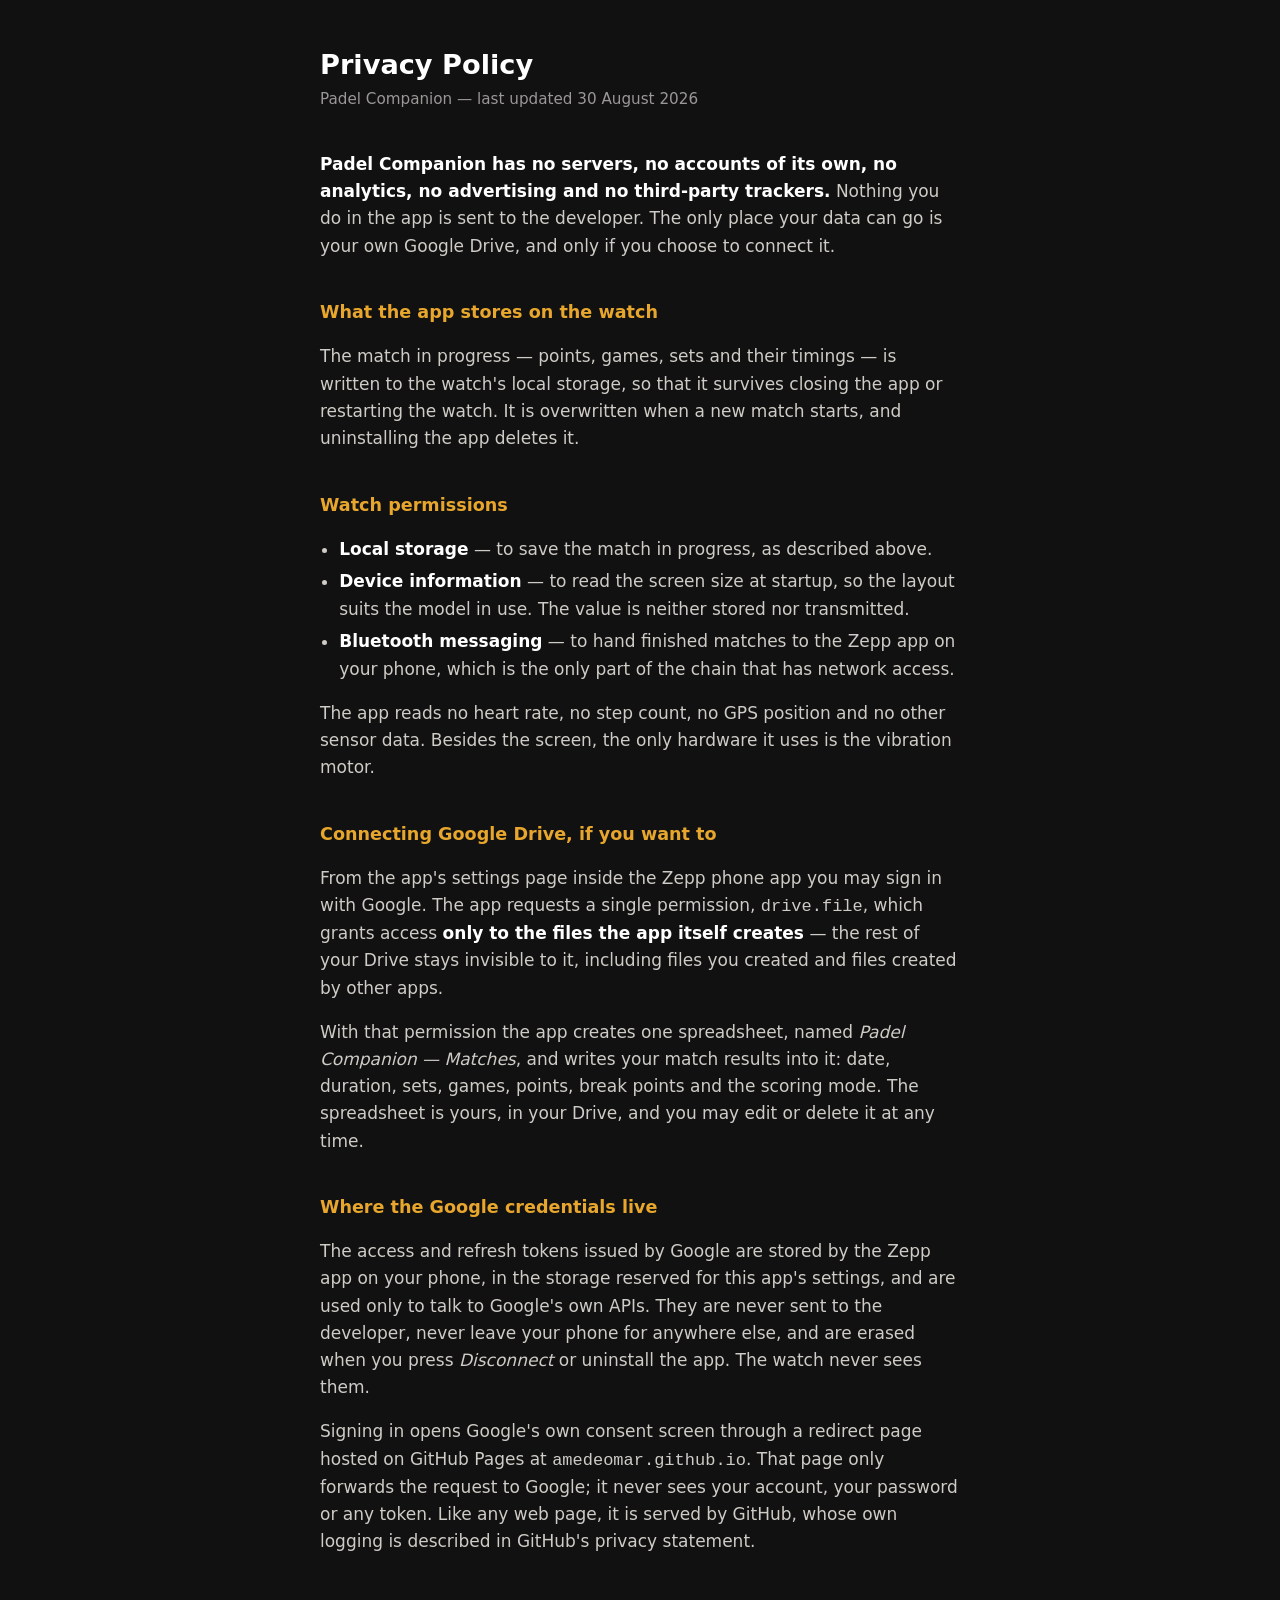
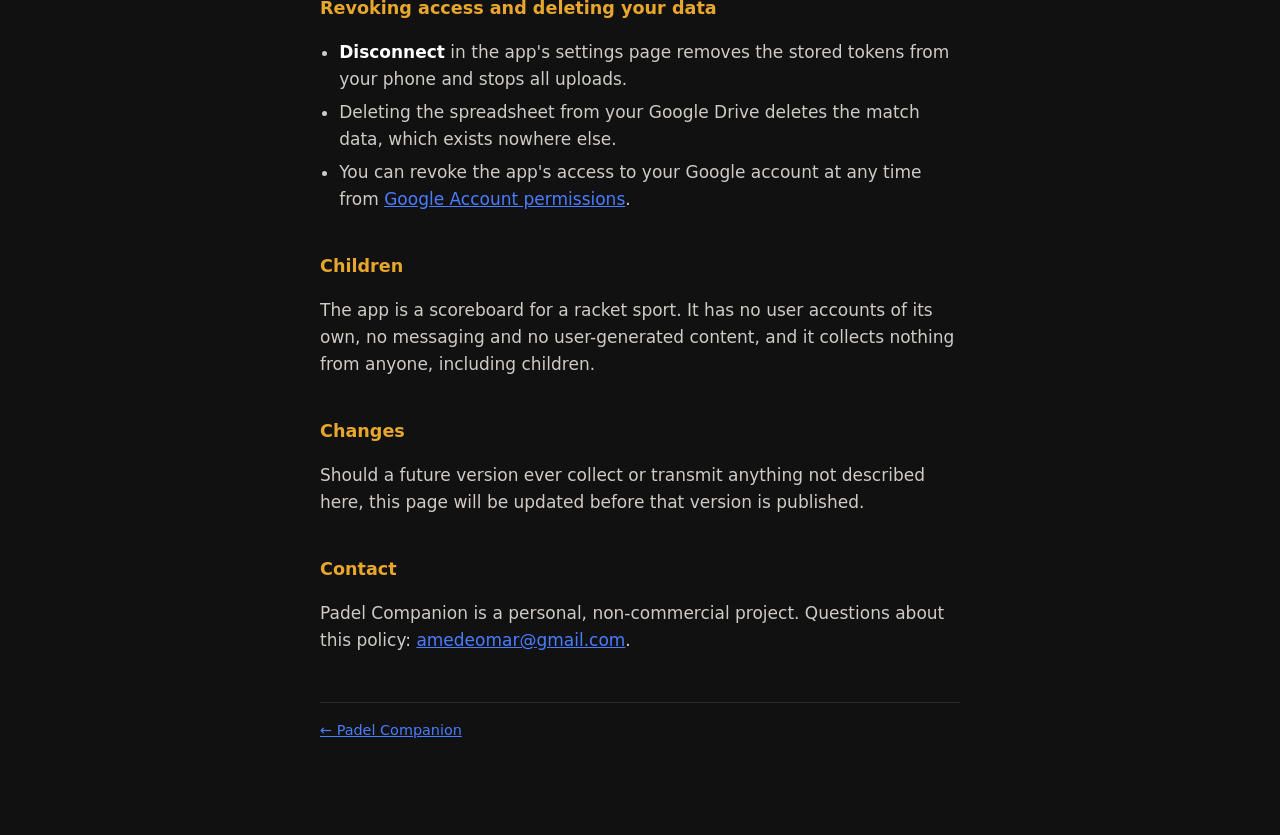
==== padel/privacy.html @ b84202a5 "La home e l'informativa che Google chiede prima di pubblicare Per far uscire la schermata di consens" ====
<!doctype html>
<html lang="en">
<head>
<meta charset="utf-8">
<meta name="viewport" content="width=device-width, initial-scale=1">
<title>Padel Companion — Privacy Policy</title>
<link rel="stylesheet" href="style.css">
</head>
<body>
<main>

<h1>Privacy Policy</h1>
<p class="occhiello">Padel Companion — last updated 30 August 2026</p>

<p><strong>Padel Companion has no servers, no accounts of its own, no analytics, no
advertising and no third-party trackers.</strong> Nothing you do in the app is sent to
the developer. The only place your data can go is your own Google Drive, and only if
you choose to connect it.</p>

<h2>What the app stores on the watch</h2>

<p>The match in progress — points, games, sets and their timings — is written to the
watch's local storage, so that it survives closing the app or restarting the watch. It
is overwritten when a new match starts, and uninstalling the app deletes it.</p>

<h2>Watch permissions</h2>

<ul>
<li><strong>Local storage</strong> — to save the match in progress, as described above.</li>
<li><strong>Device information</strong> — to read the screen size at startup, so the
layout suits the model in use. The value is neither stored nor transmitted.</li>
<li><strong>Bluetooth messaging</strong> — to hand finished matches to the Zepp app on
your phone, which is the only part of the chain that has network access.</li>
</ul>

<p>The app reads no heart rate, no step count, no GPS position and no other sensor
data. Besides the screen, the only hardware it uses is the vibration motor.</p>

<h2>Connecting Google Drive, if you want to</h2>

<p>From the app's settings page inside the Zepp phone app you may sign in with Google.
The app requests a single permission, <code>drive.file</code>, which grants access
<strong>only to the files the app itself creates</strong> — the rest of your Drive stays
invisible to it, including files you created and files created by other apps.</p>

<p>With that permission the app creates one spreadsheet, named
<em>Padel Companion — Matches</em>, and writes your match results into it: date,
duration, sets, games, points, break points and the scoring mode. The spreadsheet is
yours, in your Drive, and you may edit or delete it at any time.</p>

<h2>Where the Google credentials live</h2>

<p>The access and refresh tokens issued by Google are stored by the Zepp app on your
phone, in the storage reserved for this app's settings, and are used only to talk to
Google's own APIs. They are never sent to the developer, never leave your phone for
anywhere else, and are erased when you press <em>Disconnect</em> or uninstall the app.
The watch never sees them.</p>

<p>Signing in opens Google's own consent screen through a redirect page hosted on
GitHub Pages at <code>amedeomar.github.io</code>. That page only forwards the request to
Google; it never sees your account, your password or any token. Like any web page, it is
served by GitHub, whose own logging is described in GitHub's privacy statement.</p>

<h2>Revoking access and deleting your data</h2>

<ul>
<li><strong>Disconnect</strong> in the app's settings page removes the stored tokens
from your phone and stops all uploads.</li>
<li>Deleting the spreadsheet from your Google Drive deletes the match data, which exists
nowhere else.</li>
<li>You can revoke the app's access to your Google account at any time from
<a href="https://myaccount.google.com/permissions">Google Account permissions</a>.</li>
</ul>

<h2>Children</h2>

<p>The app is a scoreboard for a racket sport. It has no user accounts of its own, no
messaging and no user-generated content, and it collects nothing from anyone, including
children.</p>

<h2>Changes</h2>

<p>Should a future version ever collect or transmit anything not described here, this
page will be updated before that version is published.</p>

<h2>Contact</h2>

<p>Padel Companion is a personal, non-commercial project. Questions about this policy:
<a href="mailto:amedeomar@gmail.com">amedeomar@gmail.com</a>.</p>

<p class="nota"><a href="index.html">← Padel Companion</a></p>

</main>
</body>
</html>
---- padel/style.css ----
/*
 * Foglio comune alle pagine pubbliche di Padel Companion.
 * Vive su GitHub Pages accanto a index.html, privacy.html e auth.html; il sorgente
 * versionato sta qui in docs/, e le due copie vanno tenute allineate a mano.
 * Colori presi dall'app: fondo #111, ocra #e8a72c, blu #4a7dff.
 */
:root { color-scheme: dark; }
body {
  font: 17px/1.6 system-ui, -apple-system, "Segoe UI", sans-serif;
  margin: 0; background: #111; color: #e8e6e3;
}
main { max-width: 40rem; margin: 0 auto; padding: 3rem 1.5rem 5rem 1.5rem; }
h1 { font-size: 1.7rem; line-height: 1.25; margin: 0 0 .3rem 0; color: #fff; }
h2 { font-size: 1.1rem; margin: 2.4rem 0 .6rem 0; color: #e8a72c; }
p, li { color: #cfcbc6; }
a { color: #4a7dff; }
.occhiello { color: #9b9797; font-size: .95rem; margin: 0 0 2.5rem 0; }
.nota { color: #9b9797; font-size: .9rem; margin-top: 3rem;
        border-top: 1px solid #2a2a2a; padding-top: 1rem; }
ul { padding-left: 1.2rem; }
li { margin: .35rem 0; }
strong { color: #fff; }
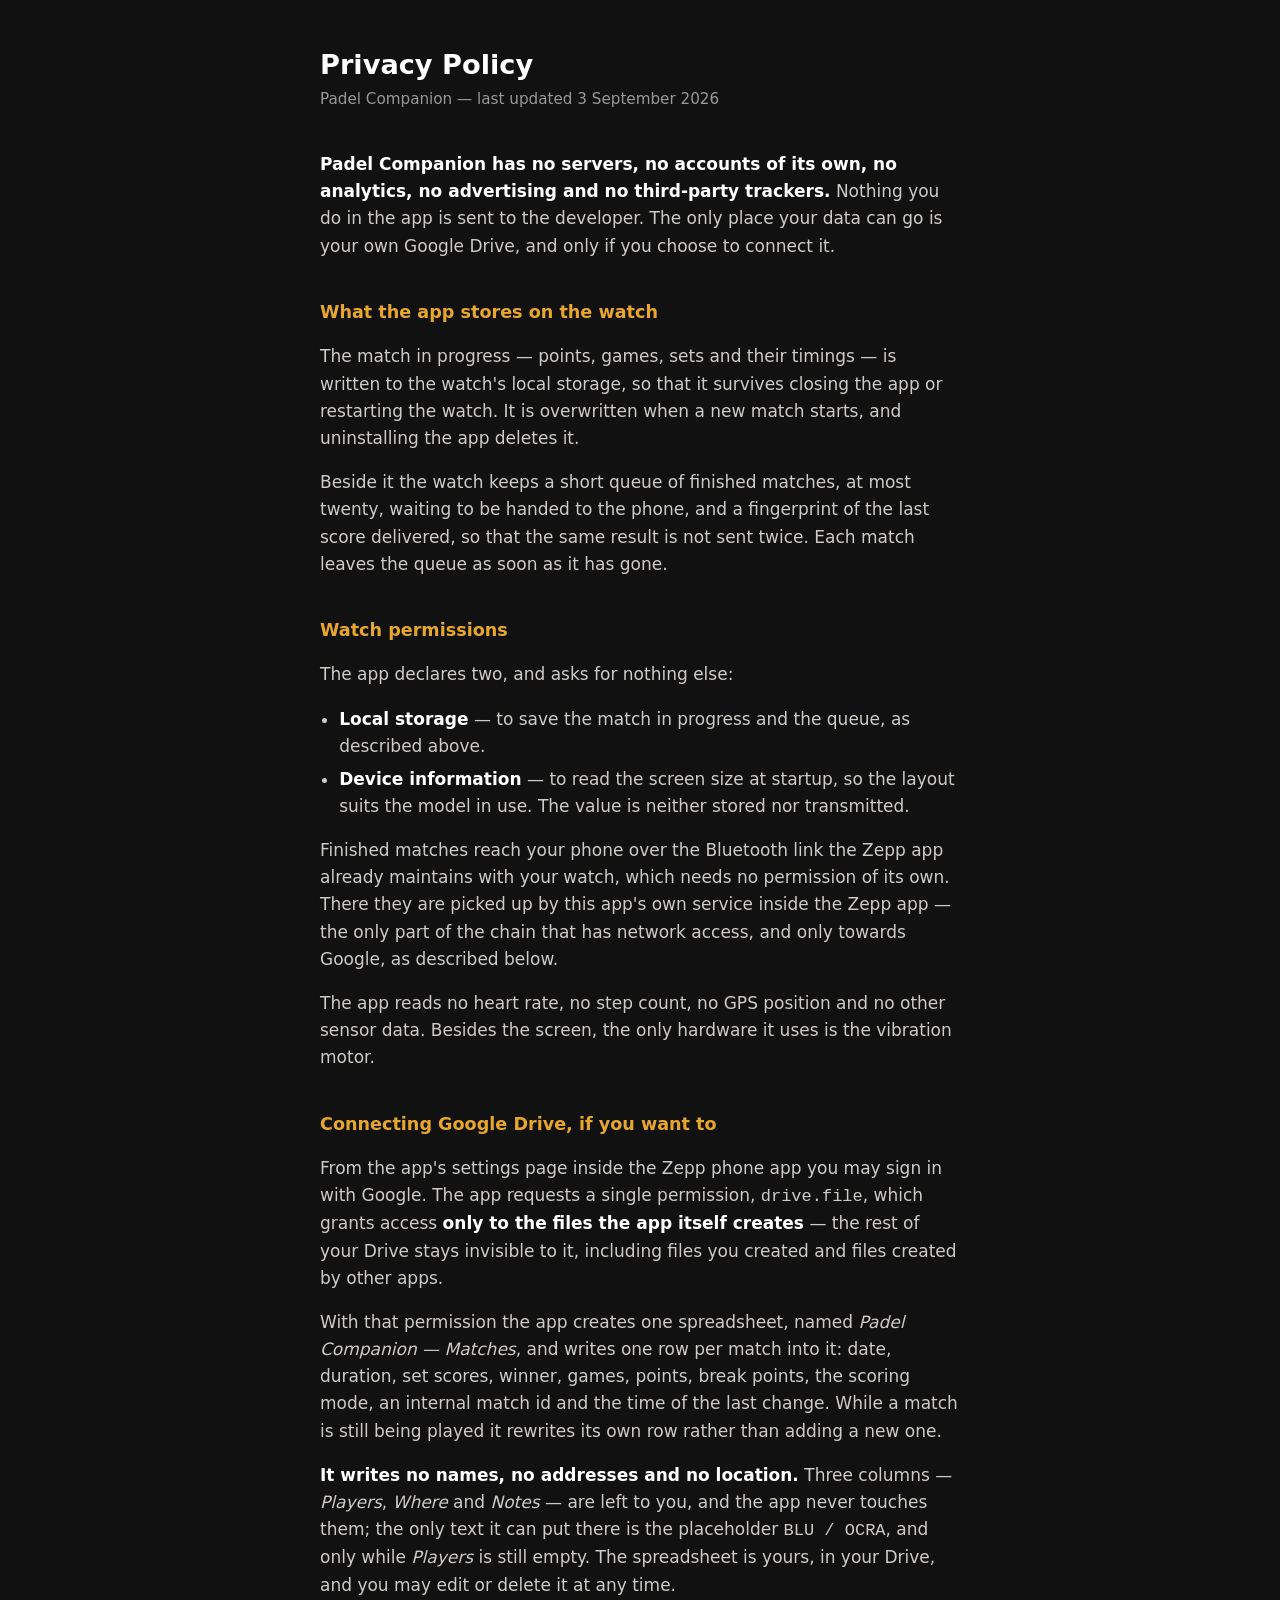
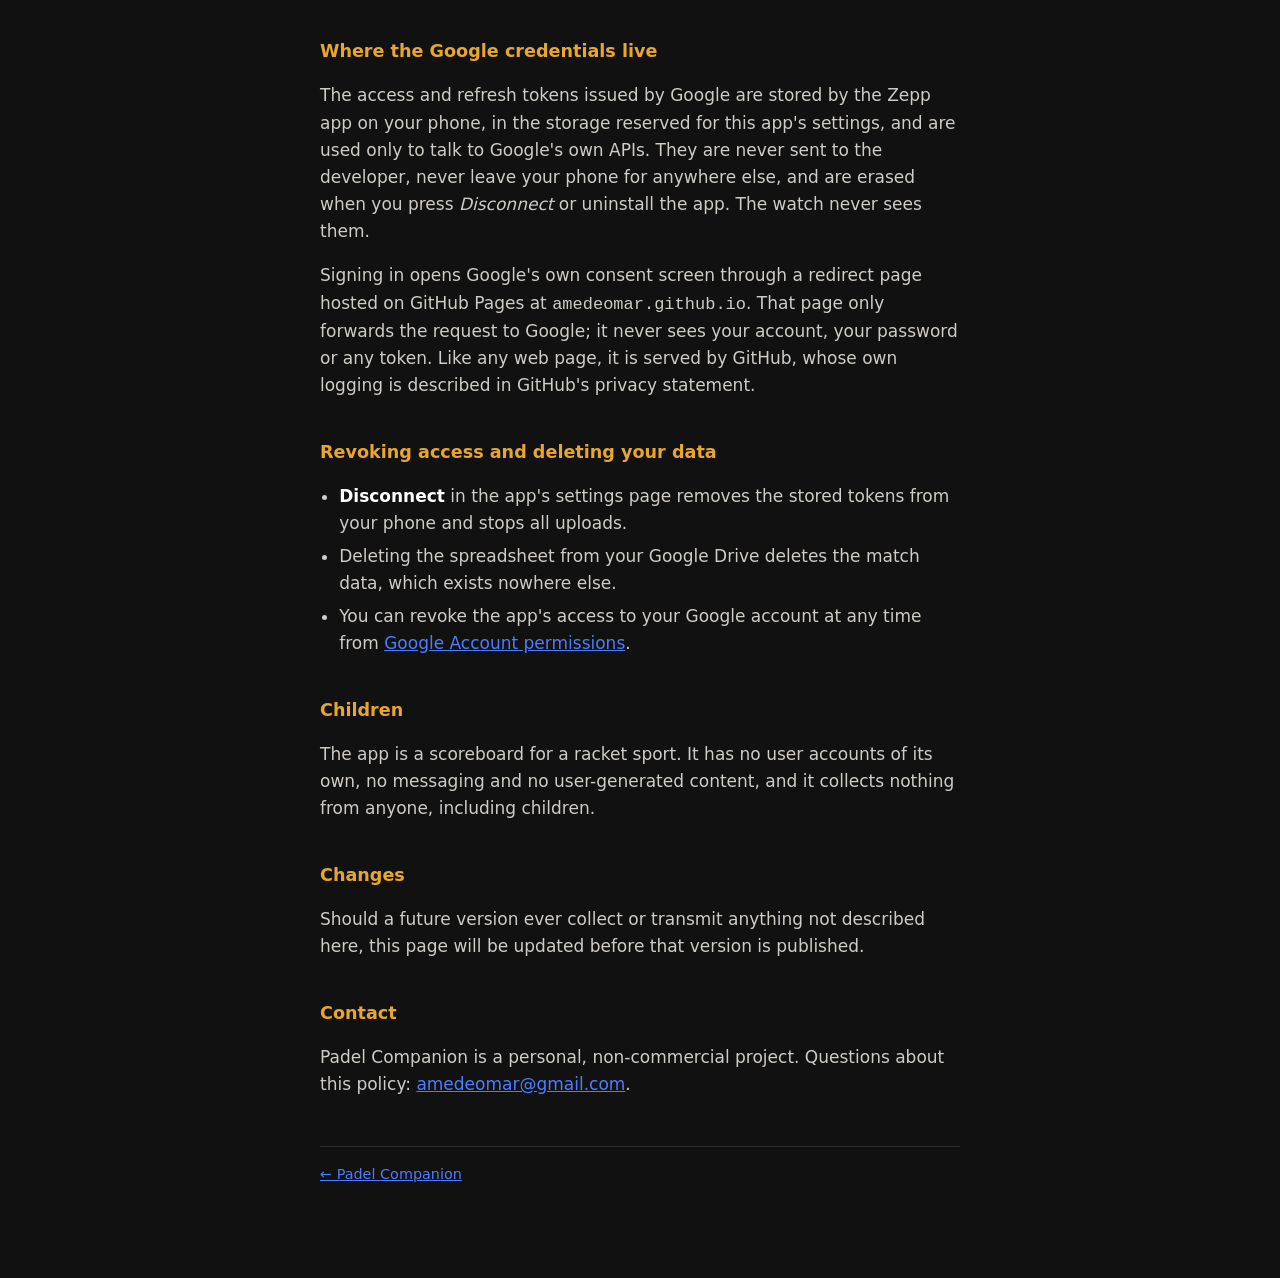
==== commit ca15b080: "L'informativa elenca i permessi che l'app dichiara davvero Fra i permessi dell'orologio compariva "B" ====
--- a/padel/privacy.html
+++ b/padel/privacy.html
@@ -10,7 +10,7 @@
 <main>
 
 <h1>Privacy Policy</h1>
-<p class="occhiello">Padel Companion — last updated 30 August 2026</p>
+<p class="occhiello">Padel Companion — last updated 3 September 2026</p>
 
 <p><strong>Padel Companion has no servers, no accounts of its own, no analytics, no
 advertising and no third-party trackers.</strong> Nothing you do in the app is sent to
@@ -23,15 +23,25 @@
 watch's local storage, so that it survives closing the app or restarting the watch. It
 is overwritten when a new match starts, and uninstalling the app deletes it.</p>
 
+<p>Beside it the watch keeps a short queue of finished matches, at most twenty, waiting
+to be handed to the phone, and a fingerprint of the last score delivered, so that the
+same result is not sent twice. Each match leaves the queue as soon as it has gone.</p>
+
 <h2>Watch permissions</h2>
 
+<p>The app declares two, and asks for nothing else:</p>
+
 <ul>
-<li><strong>Local storage</strong> — to save the match in progress, as described above.</li>
+<li><strong>Local storage</strong> — to save the match in progress and the queue, as
+described above.</li>
 <li><strong>Device information</strong> — to read the screen size at startup, so the
 layout suits the model in use. The value is neither stored nor transmitted.</li>
-<li><strong>Bluetooth messaging</strong> — to hand finished matches to the Zepp app on
-your phone, which is the only part of the chain that has network access.</li>
 </ul>
+
+<p>Finished matches reach your phone over the Bluetooth link the Zepp app already
+maintains with your watch, which needs no permission of its own. There they are picked up
+by this app's own service inside the Zepp app — the only part of the chain that has
+network access, and only towards Google, as described below.</p>
 
 <p>The app reads no heart rate, no step count, no GPS position and no other sensor
 data. Besides the screen, the only hardware it uses is the vibration motor.</p>
@@ -44,9 +54,16 @@
 invisible to it, including files you created and files created by other apps.</p>
 
 <p>With that permission the app creates one spreadsheet, named
-<em>Padel Companion — Matches</em>, and writes your match results into it: date,
-duration, sets, games, points, break points and the scoring mode. The spreadsheet is
-yours, in your Drive, and you may edit or delete it at any time.</p>
+<em>Padel Companion — Matches</em>, and writes one row per match into it: date, duration,
+set scores, winner, games, points, break points, the scoring mode, an internal match id
+and the time of the last change. While a match is still being played it rewrites its own
+row rather than adding a new one.</p>
+
+<p><strong>It writes no names, no addresses and no location.</strong> Three columns —
+<em>Players</em>, <em>Where</em> and <em>Notes</em> — are left to you, and the app never
+touches them; the only text it can put there is the placeholder <code>BLU / OCRA</code>,
+and only while <em>Players</em> is still empty. The spreadsheet is yours, in your Drive,
+and you may edit or delete it at any time.</p>
 
 <h2>Where the Google credentials live</h2>
 
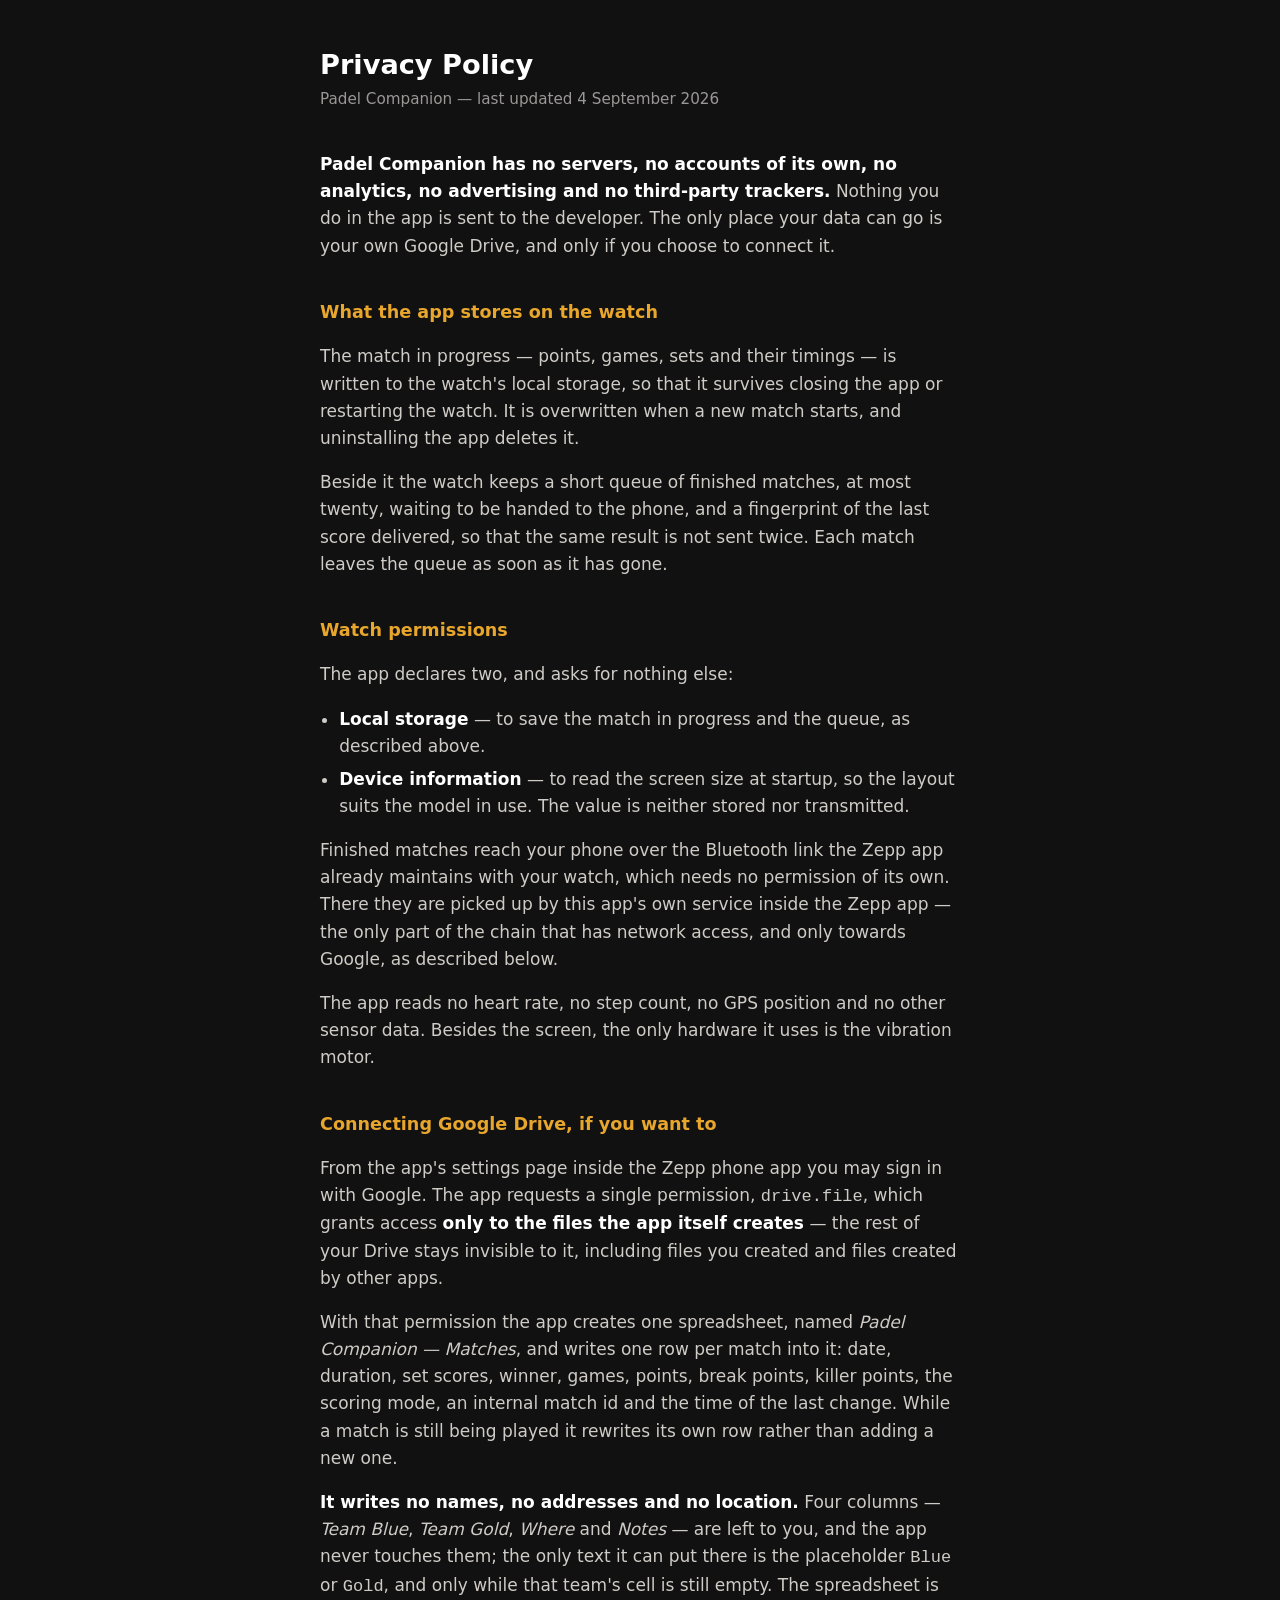
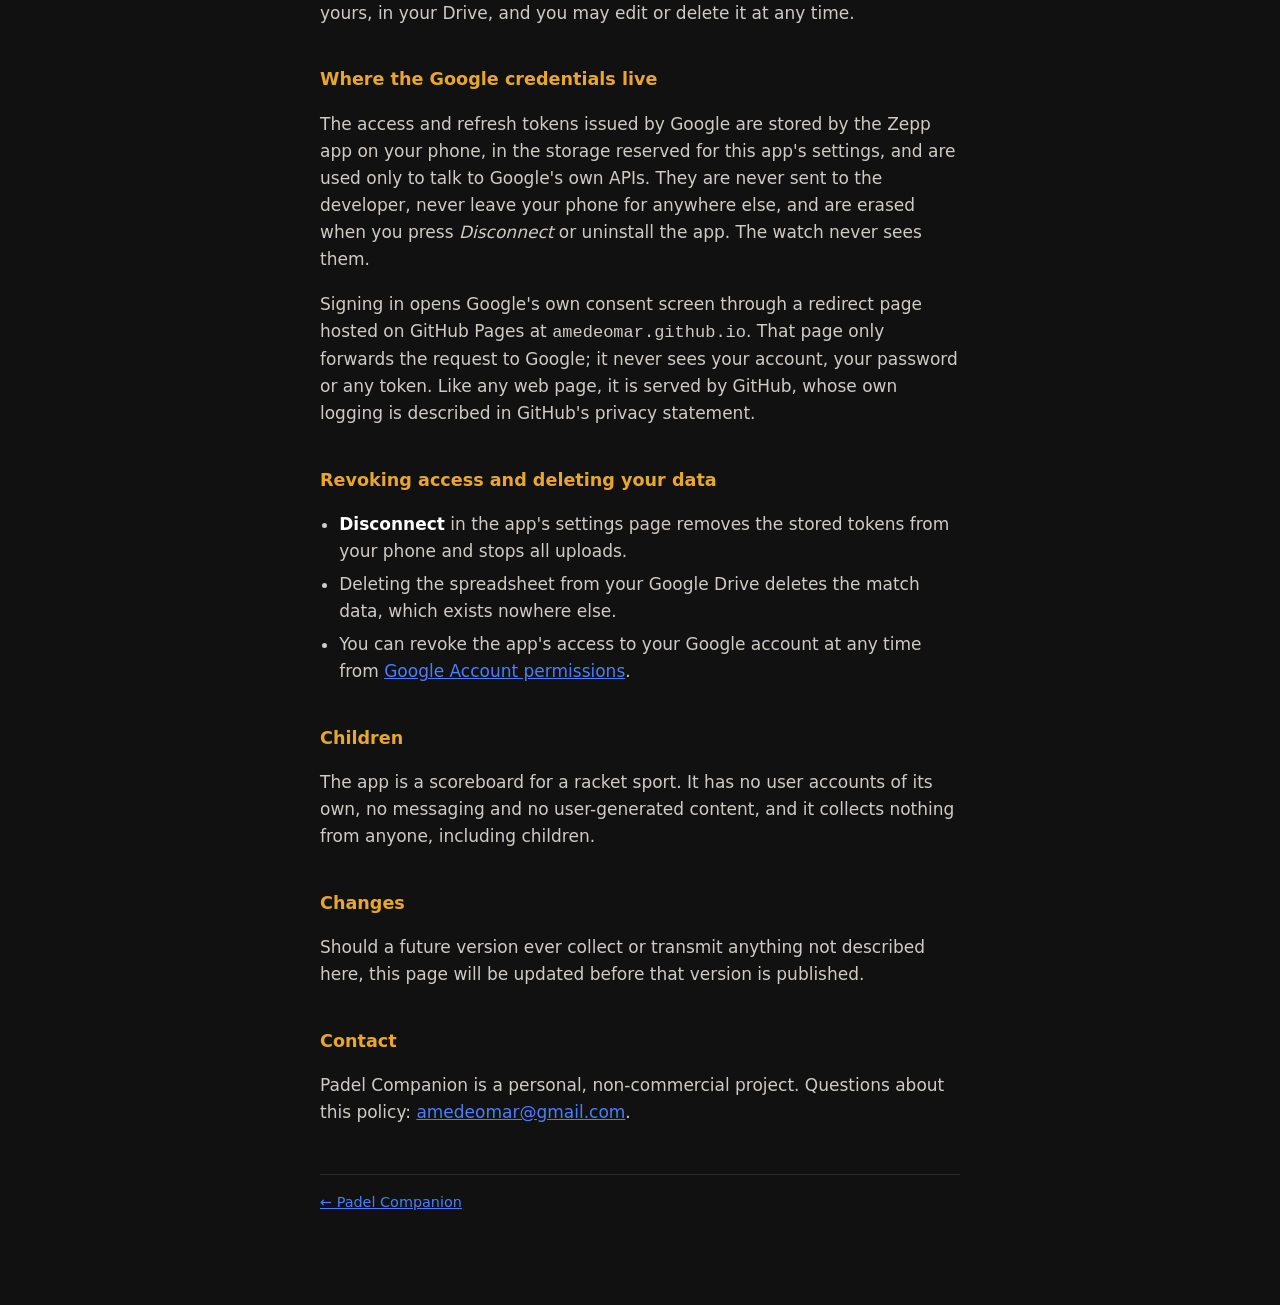
==== commit 63ace9b6: "Padel: il foglio ha due squadre e i killer point Allineamento delle tre pagine ai sorgenti in docs/ " ====
--- a/padel/privacy.html
+++ b/padel/privacy.html
@@ -10,7 +10,7 @@
 <main>
 
 <h1>Privacy Policy</h1>
-<p class="occhiello">Padel Companion — last updated 3 September 2026</p>
+<p class="occhiello">Padel Companion — last updated 4 September 2026</p>
 
 <p><strong>Padel Companion has no servers, no accounts of its own, no analytics, no
 advertising and no third-party trackers.</strong> Nothing you do in the app is sent to
@@ -55,15 +55,15 @@
 
 <p>With that permission the app creates one spreadsheet, named
 <em>Padel Companion — Matches</em>, and writes one row per match into it: date, duration,
-set scores, winner, games, points, break points, the scoring mode, an internal match id
-and the time of the last change. While a match is still being played it rewrites its own
-row rather than adding a new one.</p>
+set scores, winner, games, points, break points, killer points, the scoring mode, an
+internal match id and the time of the last change. While a match is still being played it
+rewrites its own row rather than adding a new one.</p>
 
-<p><strong>It writes no names, no addresses and no location.</strong> Three columns —
-<em>Players</em>, <em>Where</em> and <em>Notes</em> — are left to you, and the app never
-touches them; the only text it can put there is the placeholder <code>BLU / OCRA</code>,
-and only while <em>Players</em> is still empty. The spreadsheet is yours, in your Drive,
-and you may edit or delete it at any time.</p>
+<p><strong>It writes no names, no addresses and no location.</strong> Four columns —
+<em>Team Blue</em>, <em>Team Gold</em>, <em>Where</em> and <em>Notes</em> — are left to
+you, and the app never touches them; the only text it can put there is the placeholder
+<code>Blue</code> or <code>Gold</code>, and only while that team's cell is still empty.
+The spreadsheet is yours, in your Drive, and you may edit or delete it at any time.</p>
 
 <h2>Where the Google credentials live</h2>
 
--- a/padel/style.css
+++ b/padel/style.css
@@ -2,7 +2,7 @@
  * Foglio comune alle pagine pubbliche di Padel Companion.
  * Vive su GitHub Pages accanto a index.html, privacy.html e auth.html; il sorgente
  * versionato sta qui in docs/, e le due copie vanno tenute allineate a mano.
- * Colori presi dall'app: fondo #111, ocra #e8a72c, blu #4a7dff.
+ * Colori presi dall'app: fondo #111, gold #e8a72c, blu #4a7dff.
  */
 :root { color-scheme: dark; }
 body {
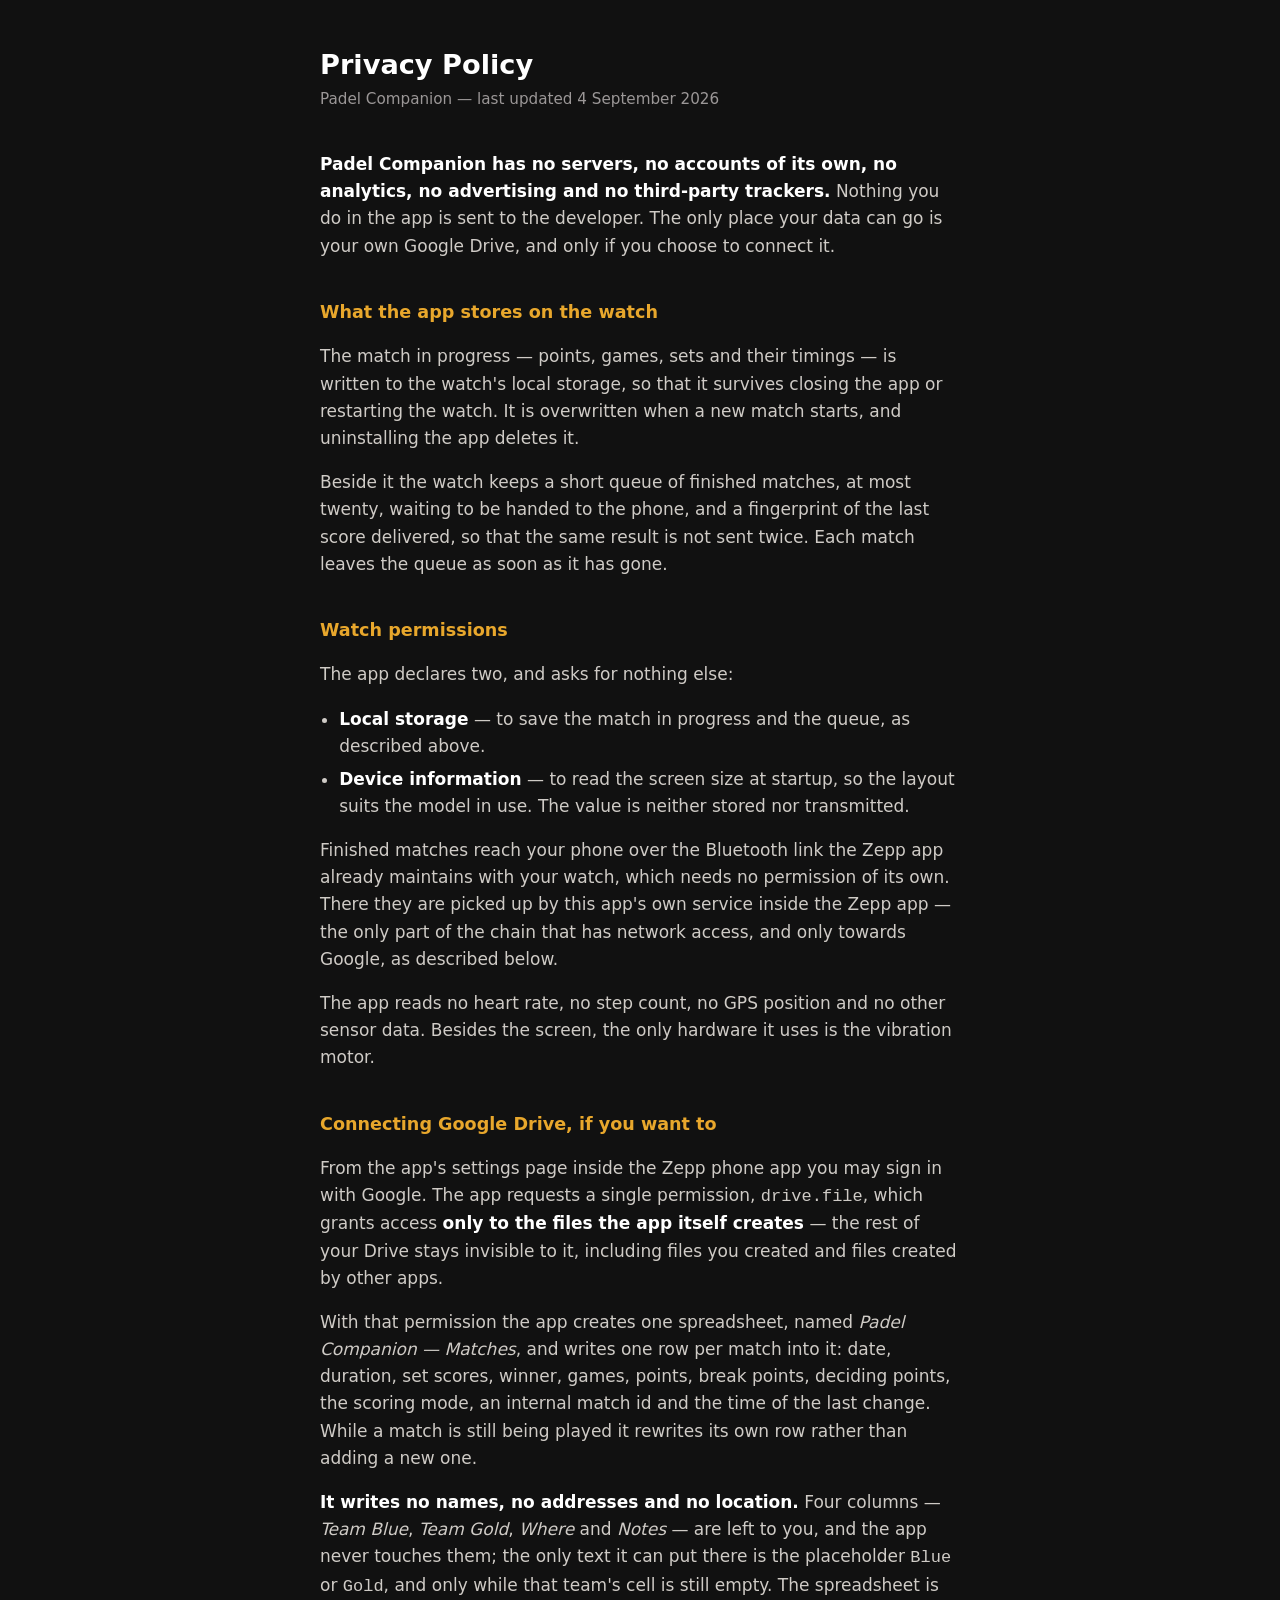
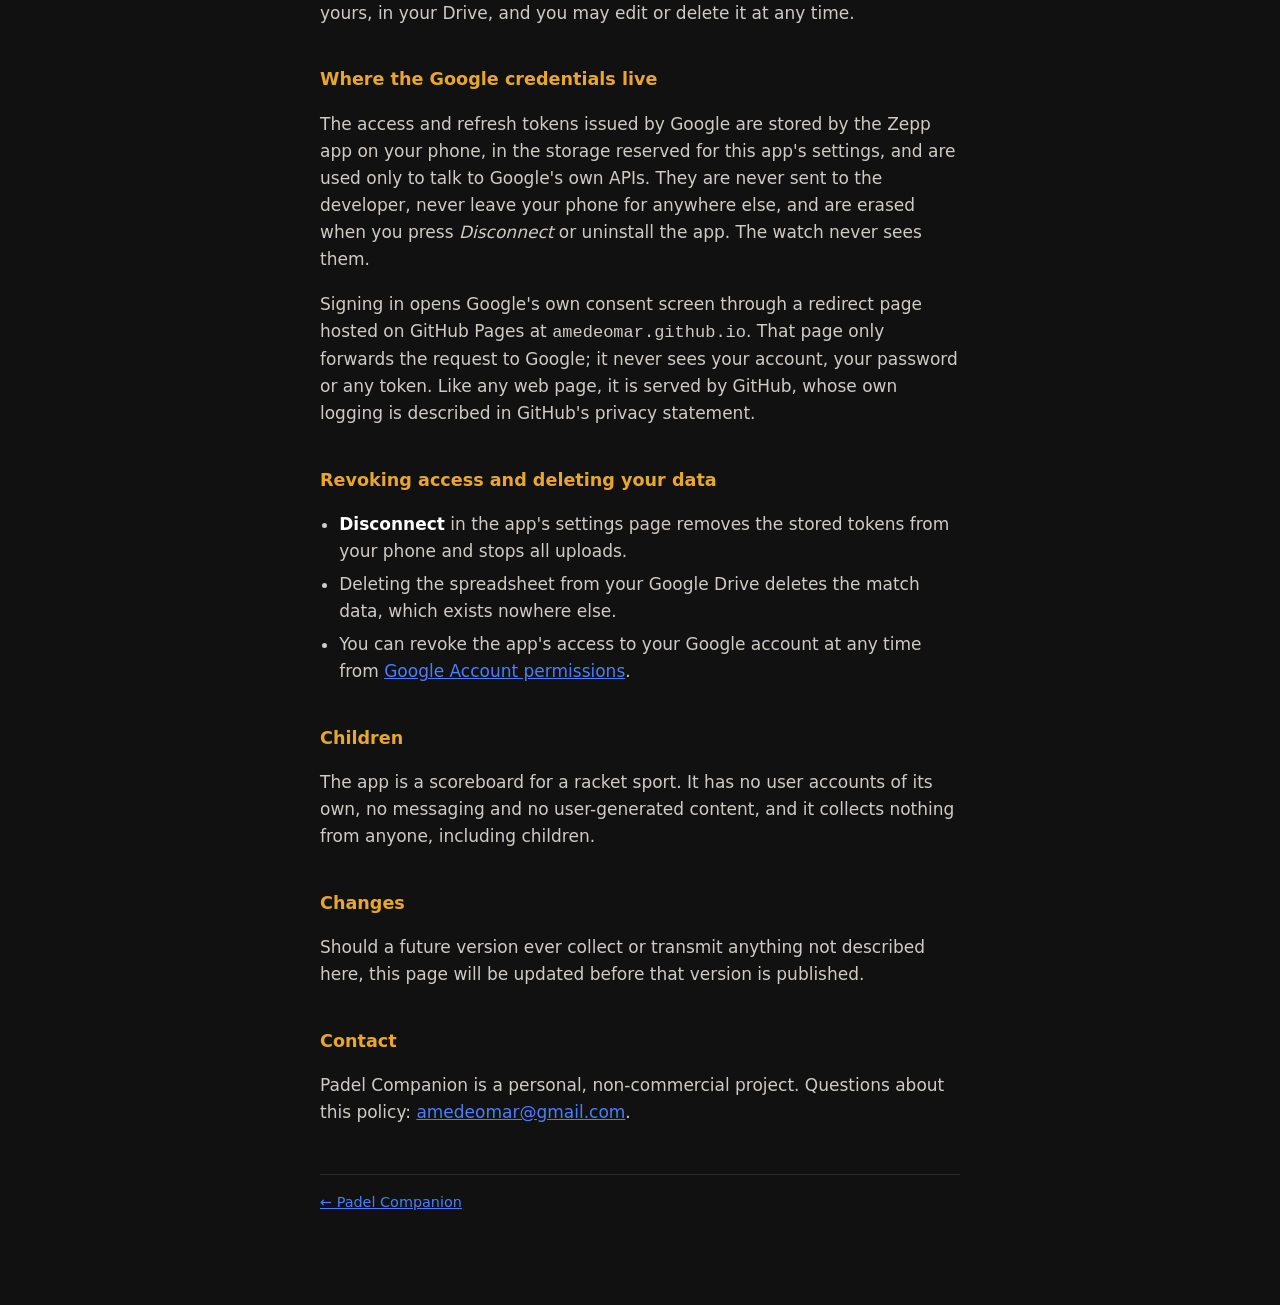
==== commit 6be7fcc2: "Padel: le quattro modalità di punteggio, e il punto decisivo Allineate alle copie in docs/ del repos" ====
--- a/padel/privacy.html
+++ b/padel/privacy.html
@@ -55,7 +55,7 @@
 
 <p>With that permission the app creates one spreadsheet, named
 <em>Padel Companion — Matches</em>, and writes one row per match into it: date, duration,
-set scores, winner, games, points, break points, killer points, the scoring mode, an
+set scores, winner, games, points, break points, deciding points, the scoring mode, an
 internal match id and the time of the last change. While a match is still being played it
 rewrites its own row rather than adding a new one.</p>
 
